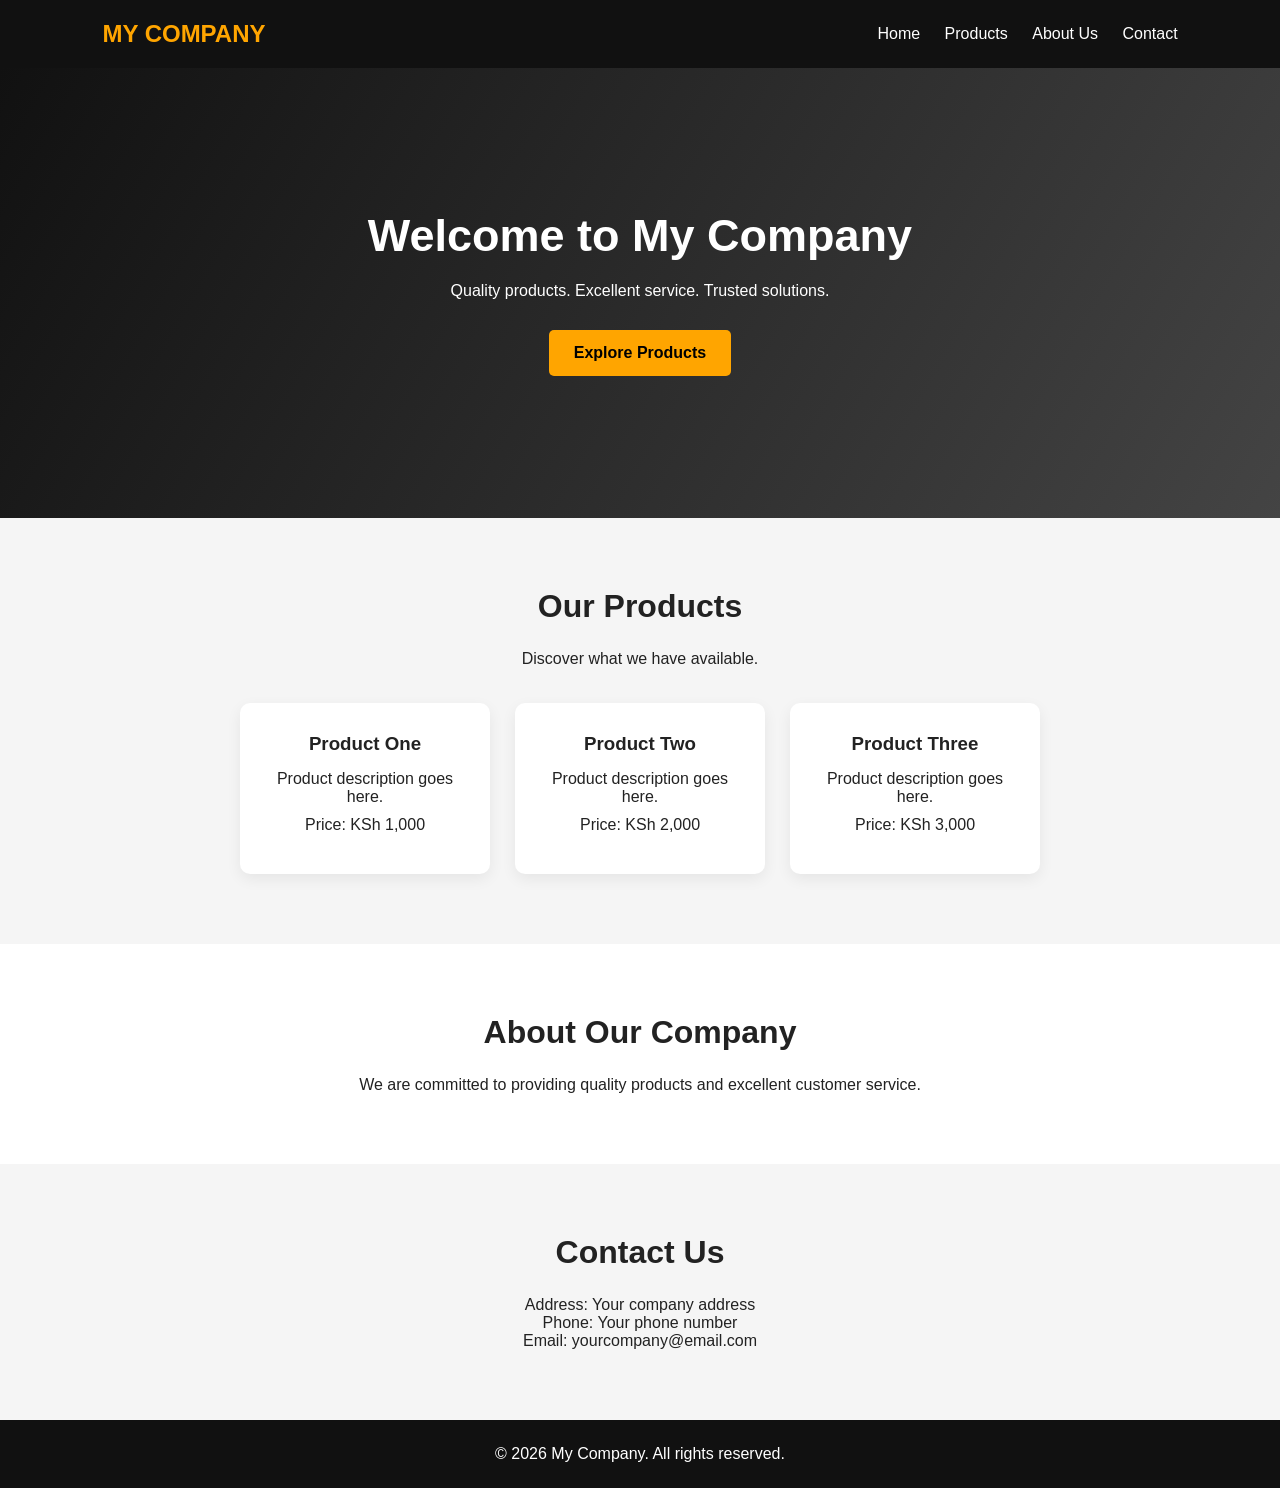
==== index.html @ 7f2a48b9 "Add files via upload" ====
<!DOCTYPE html>
<html lang="en">
<head>
    <meta charset="UTF-8">
    <meta name="viewport" content="width=device-width, initial-scale=1.0">
    <title>My Company</title>
    <link rel="stylesheet" href="style.css">
</head>
<body>

    <header>
        <div class="logo">MY COMPANY</div>

        <nav>
            <a href="#home">Home</a>
            <a href="#products">Products</a>
            <a href="#about">About Us</a>
            <a href="#contact">Contact</a>
        </nav>
    </header>

    <section id="home" class="hero">
        <div class="hero-content">
            <h1>Welcome to My Company</h1>
            <p>Quality products. Excellent service. Trusted solutions.</p>
            <a href="#products" class="btn">Explore Products</a>
        </div>
    </section>

    <section id="products">
        <h2>Our Products</h2>
        <p>Discover what we have available.</p>

        <div class="products">
            <div class="product">
                <h3>Product One</h3>
                <p>Product description goes here.</p>
                <p>Price: KSh 1,000</p>
            </div>

            <div class="product">
                <h3>Product Two</h3>
                <p>Product description goes here.</p>
                <p>Price: KSh 2,000</p>
            </div>

            <div class="product">
                <h3>Product Three</h3>
                <p>Product description goes here.</p>
                <p>Price: KSh 3,000</p>
            </div>
        </div>
    </section>

    <section id="about">
        <h2>About Our Company</h2>
        <p>We are committed to providing quality products
        and excellent customer service.</p>
    </section>

    <section id="contact">
        <h2>Contact Us</h2>
        <p>Address: Your company address</p>
        <p>Phone: Your phone number</p>
        <p>Email: yourcompany@email.com</p>
    </section>

    <footer>
        <p>&copy; 2026 My Company. All rights reserved.</p>
    </footer>

    <script src="script.js"></script>
</body>
</html>
---- style.css ----
* {
    margin: 0;
    padding: 0;
    box-sizing: border-box;
    scroll-behavior: smooth;
}

body {
    font-family: Arial, sans-serif;
    background: #f5f5f5;
    color: #222;
}

header {
    background: #111;
    color: white;
    padding: 20px 8%;
    display: flex;
    justify-content: space-between;
    align-items: center;
}

.logo {
    font-size: 24px;
    font-weight: bold;
    color: orange;
}

nav a {
    color: white;
    text-decoration: none;
    margin-left: 20px;
}

nav a:hover {
    color: orange;
}

.hero {
    min-height: 450px;
    background: linear-gradient(120deg, #111, #444);
    display: flex;
    align-items: center;
    justify-content: center;
    text-align: center;
    color: white;
    padding: 30px;
}

.hero h1 {
    font-size: 45px;
    margin-bottom: 20px;
}

.hero p {
    margin-bottom: 30px;
}

.btn {
    display: inline-block;
    background: orange;
    color: black;
    padding: 14px 25px;
    text-decoration: none;
    border-radius: 5px;
    font-weight: bold;
}

section {
    padding: 70px 8%;
    text-align: center;
}

section h2 {
    margin-bottom: 25px;
    font-size: 32px;
}

.products {
    display: flex;
    justify-content: center;
    flex-wrap: wrap;
    gap: 25px;
    margin-top: 35px;
}

.product {
    background: white;
    padding: 30px;
    width: 250px;
    border-radius: 10px;
    box-shadow: 0 5px 15px #0001;
}

.product h3 {
    margin-bottom: 15px;
}

.product p {
    margin: 10px 0;
}

#about {
    background: white;
}

footer {
    background: #111;
    color: white;
    padding: 25px;
    text-align: center;
}

@media (max-width: 650px) {
    header {
        flex-direction: column;
        gap: 20px;
    }

    nav a {
        margin: 5px;
    }

    .hero h1 {
        font-size: 32px;
    }
}
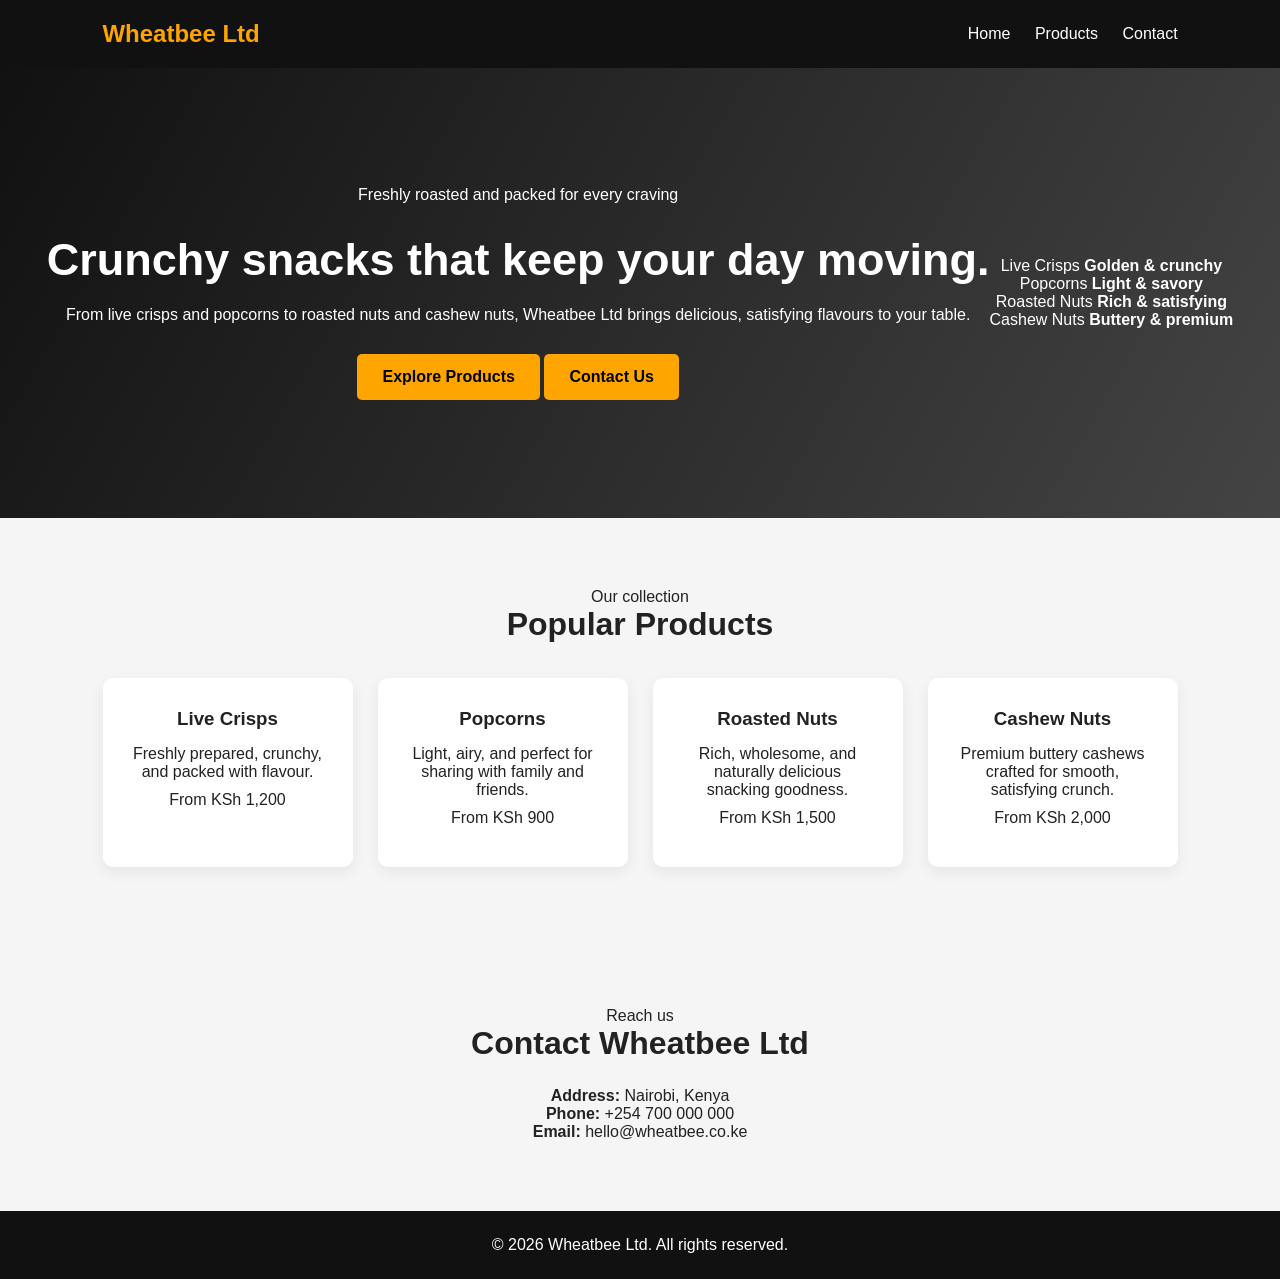
==== commit cfb08bf9: "Update the homepage branding and product layout for Wheatbee Ltd with a snack-focused landing page a" ====
--- a/index.html
+++ b/index.html
@@ -1,75 +1,106 @@
-
-<!DOCTYPE html>
-<html lang="en">
-<head>
-    <meta charset="UTF-8">
-    <meta name="viewport" content="width=device-width, initial-scale=1.0">
-    <title>My Company</title>
-    <link rel="stylesheet" href="style.css">
-</head>
-<body>
-
-    <header>
-        <div class="logo">MY COMPANY</div>
-
-        <nav>
-            <a href="#home">Home</a>
-            <a href="#products">Products</a>
-            <a href="#about">About Us</a>
-            <a href="#contact">Contact</a>
-        </nav>
-    </header>
-
-    <section id="home" class="hero">
-        <div class="hero-content">
-            <h1>Welcome to My Company</h1>
-            <p>Quality products. Excellent service. Trusted solutions.</p>
-            <a href="#products" class="btn">Explore Products</a>
-        </div>
-    </section>
-
-    <section id="products">
-        <h2>Our Products</h2>
-        <p>Discover what we have available.</p>
-
-        <div class="products">
-            <div class="product">
-                <h3>Product One</h3>
-                <p>Product description goes here.</p>
-                <p>Price: KSh 1,000</p>
-            </div>
-
-            <div class="product">
-                <h3>Product Two</h3>
-                <p>Product description goes here.</p>
-                <p>Price: KSh 2,000</p>
-            </div>
-
-            <div class="product">
-                <h3>Product Three</h3>
-                <p>Product description goes here.</p>
-                <p>Price: KSh 3,000</p>
-            </div>
-        </div>
-    </section>
-
-    <section id="about">
-        <h2>About Our Company</h2>
-        <p>We are committed to providing quality products
-        and excellent customer service.</p>
-    </section>
-
-    <section id="contact">
-        <h2>Contact Us</h2>
-        <p>Address: Your company address</p>
-        <p>Phone: Your phone number</p>
-        <p>Email: yourcompany@email.com</p>
-    </section>
-
-    <footer>
-        <p>&copy; 2026 My Company. All rights reserved.</p>
-    </footer>
-
-    <script src="script.js"></script>
-</body>
-</html>
+<!DOCTYPE html>
+<html lang="en">
+<head>
+    <meta charset="UTF-8">
+    <meta name="viewport" content="width=device-width, initial-scale=1.0">
+    <title>Wheatbee Ltd | Premium Snacks</title>
+    <link rel="stylesheet" href="style.css">
+</head>
+<body>
+
+    <header>
+        <div class="logo">Wheatbee Ltd</div>
+
+        <nav>
+            <a href="#home">Home</a>
+            <a href="#products">Products</a>
+            <a href="#contact">Contact</a>
+        </nav>
+    </header>
+
+    <main>
+        <section id="home" class="hero">
+            <div class="hero-copy">
+                <p class="tag">Freshly roasted and packed for every craving</p>
+                <h1>Crunchy snacks that keep your day moving.</h1>
+                <p>From live crisps and popcorns to roasted nuts and cashew nuts, Wheatbee Ltd brings delicious, satisfying flavours to your table.</p>
+                <div class="hero-actions">
+                    <a href="#products" class="btn">Explore Products</a>
+                    <a href="#contact" class="btn secondary">Contact Us</a>
+                </div>
+            </div>
+
+            <div class="hero-grid">
+                <div class="snack-card card-one">
+                    <span>Live Crisps</span>
+                    <strong>Golden & crunchy</strong>
+                </div>
+                <div class="snack-card card-two">
+                    <span>Popcorns</span>
+                    <strong>Light & savory</strong>
+                </div>
+                <div class="snack-card card-three">
+                    <span>Roasted Nuts</span>
+                    <strong>Rich & satisfying</strong>
+                </div>
+                <div class="snack-card card-four">
+                    <span>Cashew Nuts</span>
+                    <strong>Buttery & premium</strong>
+                </div>
+            </div>
+        </section>
+
+        <section id="products" class="products-section">
+            <div class="section-heading">
+                <p class="tag">Our collection</p>
+                <h2>Popular Products</h2>
+            </div>
+
+            <div class="products">
+                <article class="product">
+                    <h3>Live Crisps</h3>
+                    <p>Freshly prepared, crunchy, and packed with flavour.</p>
+                    <p class="price">From KSh 1,200</p>
+                </article>
+
+                <article class="product">
+                    <h3>Popcorns</h3>
+                    <p>Light, airy, and perfect for sharing with family and friends.</p>
+                    <p class="price">From KSh 900</p>
+                </article>
+
+                <article class="product">
+                    <h3>Roasted Nuts</h3>
+                    <p>Rich, wholesome, and naturally delicious snacking goodness.</p>
+                    <p class="price">From KSh 1,500</p>
+                </article>
+
+                <article class="product">
+                    <h3>Cashew Nuts</h3>
+                    <p>Premium buttery cashews crafted for smooth, satisfying crunch.</p>
+                    <p class="price">From KSh 2,000</p>
+                </article>
+            </div>
+        </section>
+
+        <section id="contact" class="contact-section">
+            <div class="section-heading">
+                <p class="tag">Reach us</p>
+                <h2>Contact Wheatbee Ltd</h2>
+            </div>
+
+            <div class="contact-box">
+                <p><strong>Address:</strong> Nairobi, Kenya</p>
+                <p><strong>Phone:</strong> +254 700 000 000</p>
+                <p><strong>Email:</strong> hello@wheatbee.co.ke</p>
+            </div>
+        </section>
+    </main>
+
+    <footer>
+        <p>&copy; 2026 Wheatbee Ltd. All rights reserved.</p>
+    </footer>
+
+    <script src="style.js"></script>
+</body>
+</html>
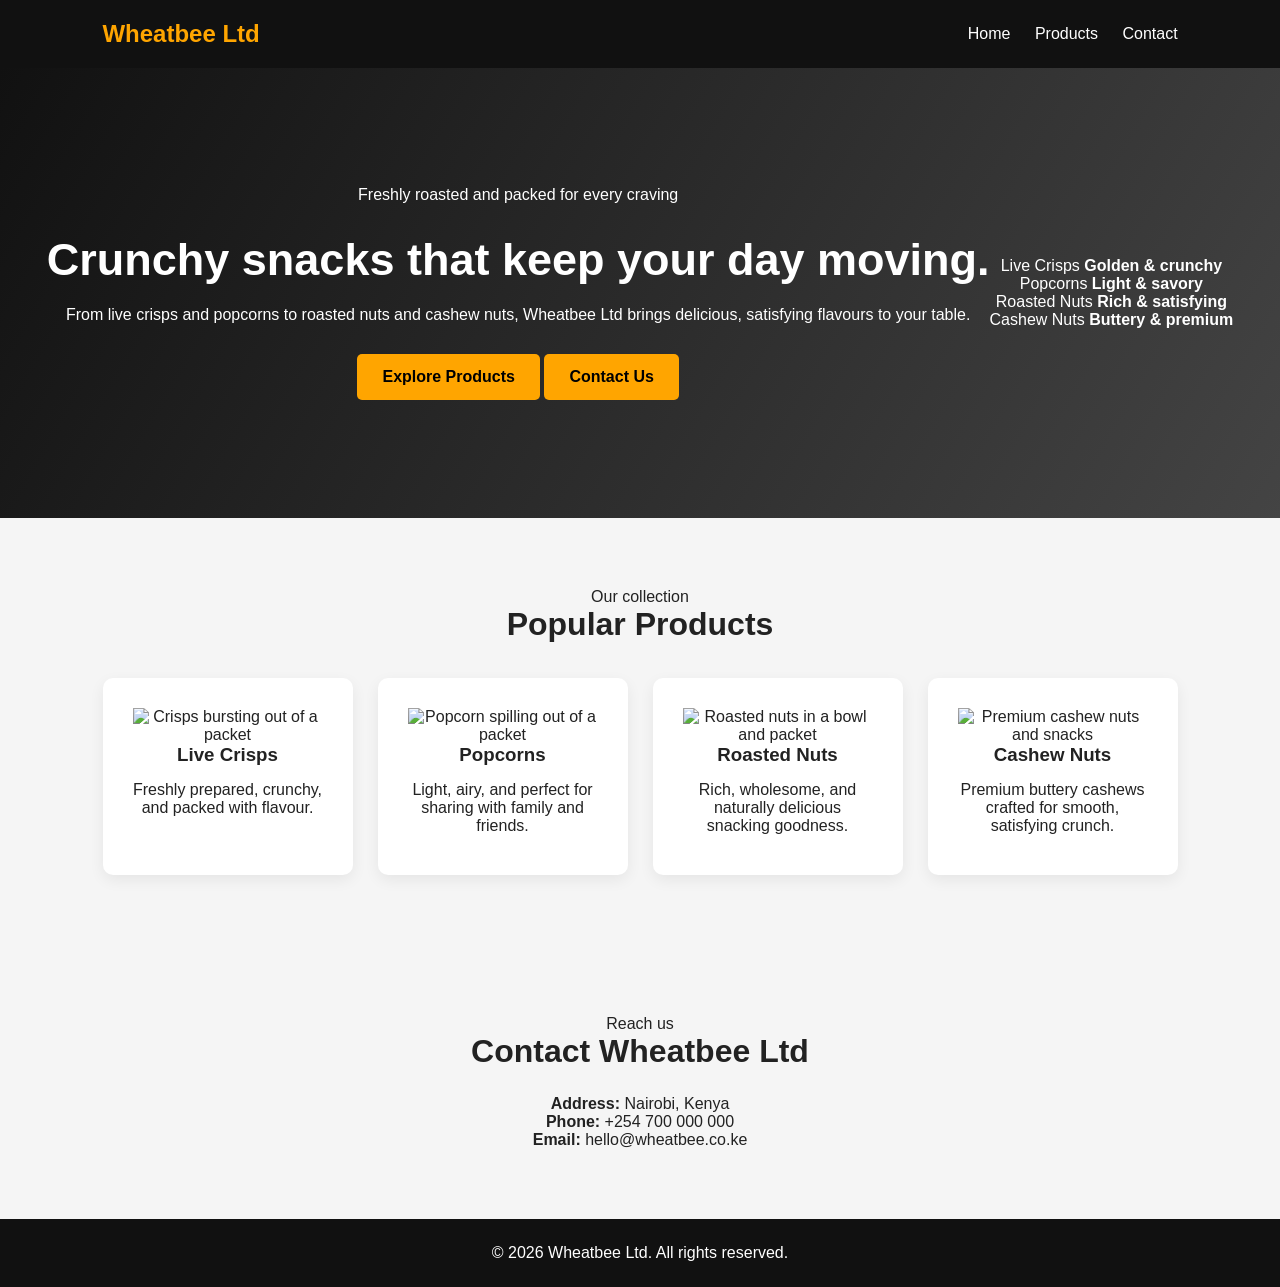
==== commit 488f9b86: "Remove pricing and replace snack cards with real product imagery for crisps and popcorn" ====
--- a/index.html
+++ b/index.html
@@ -58,27 +58,35 @@
 
             <div class="products">
                 <article class="product">
+                    <div class="product-visual">
+                        <img src="https://images.unsplash.com/photo-1604908553252-8c4b1a1d2e39?auto=format&fit=crop&w=900&q=80" alt="Crisps bursting out of a packet">
+                    </div>
                     <h3>Live Crisps</h3>
                     <p>Freshly prepared, crunchy, and packed with flavour.</p>
-                    <p class="price">From KSh 1,200</p>
                 </article>
 
                 <article class="product">
+                    <div class="product-visual">
+                        <img src="https://images.unsplash.com/photo-1514996937319-344454492b37?auto=format&fit=crop&w=900&q=80" alt="Popcorn spilling out of a packet">
+                    </div>
                     <h3>Popcorns</h3>
                     <p>Light, airy, and perfect for sharing with family and friends.</p>
-                    <p class="price">From KSh 900</p>
                 </article>
 
                 <article class="product">
+                    <div class="product-visual">
+                        <img src="https://images.unsplash.com/photo-1509440159596-0249088772ff?auto=format&fit=crop&w=900&q=80" alt="Roasted nuts in a bowl and packet">
+                    </div>
                     <h3>Roasted Nuts</h3>
                     <p>Rich, wholesome, and naturally delicious snacking goodness.</p>
-                    <p class="price">From KSh 1,500</p>
                 </article>
 
                 <article class="product">
+                    <div class="product-visual">
+                        <img src="https://images.unsplash.com/photo-1504674900247-0877df9cc836?auto=format&fit=crop&w=900&q=80" alt="Premium cashew nuts and snacks">
+                    </div>
                     <h3>Cashew Nuts</h3>
                     <p>Premium buttery cashews crafted for smooth, satisfying crunch.</p>
-                    <p class="price">From KSh 2,000</p>
                 </article>
             </div>
         </section>
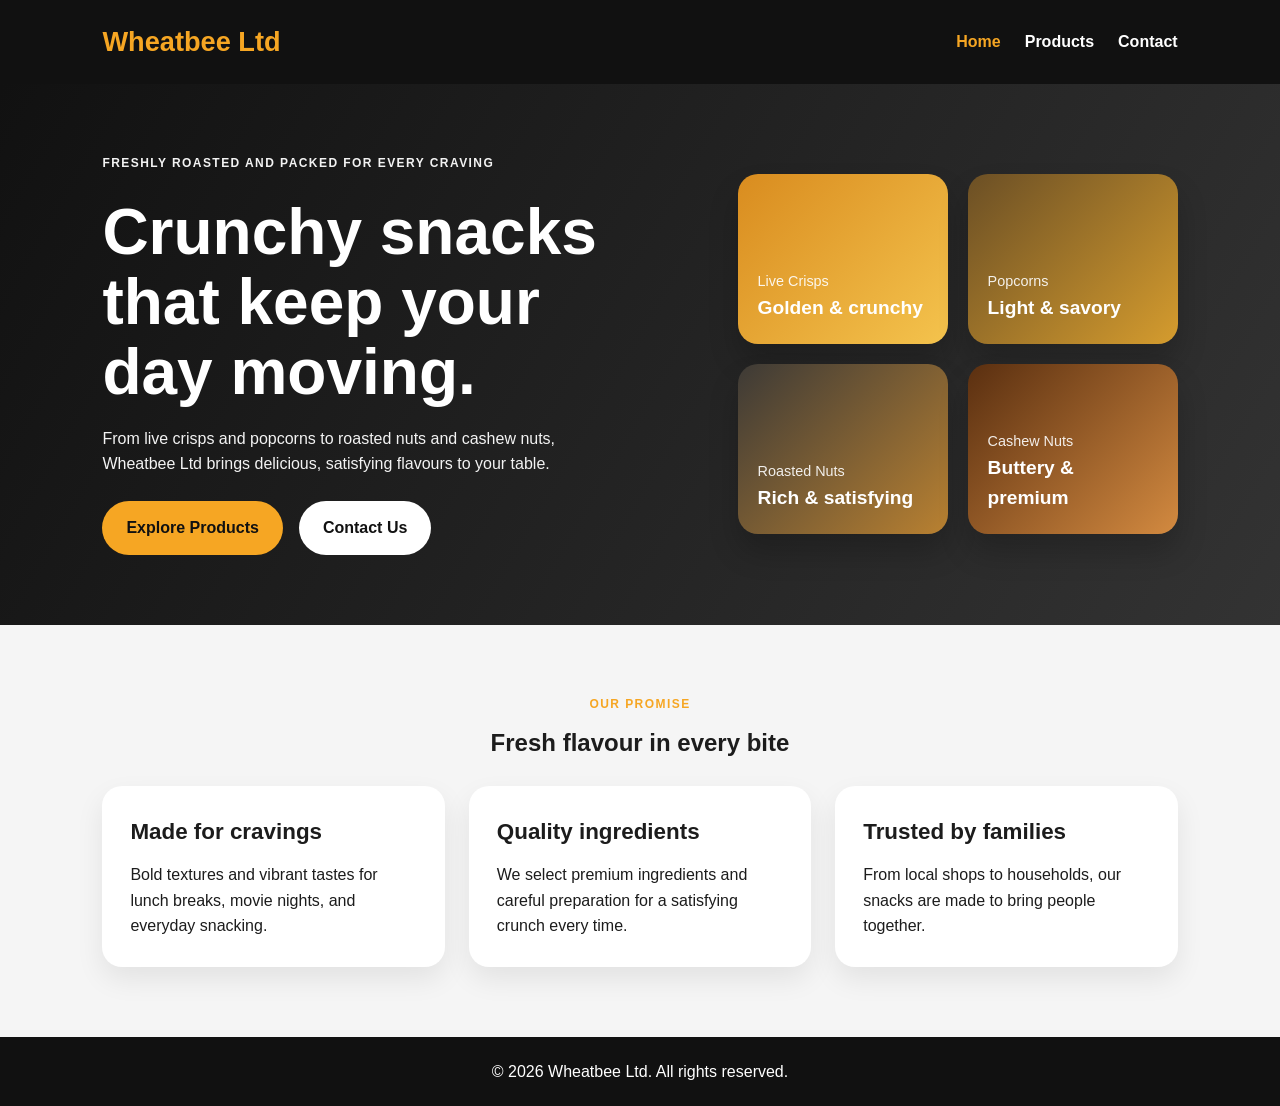
==== commit e5f994f8: "Split the site into separate Home, Products, and Contact pages with consistent styling and product i" ====
--- a/index.html
+++ b/index.html
@@ -3,104 +3,70 @@
 <head>
     <meta charset="UTF-8">
     <meta name="viewport" content="width=device-width, initial-scale=1.0">
-    <title>Wheatbee Ltd | Premium Snacks</title>
+    <title>Wheatbee Ltd | Home</title>
     <link rel="stylesheet" href="style.css">
 </head>
 <body>
-
-    <header>
-        <div class="logo">Wheatbee Ltd</div>
-
-        <nav>
-            <a href="#home">Home</a>
-            <a href="#products">Products</a>
-            <a href="#contact">Contact</a>
+    <header class="topbar">
+        <div class="brand">Wheatbee Ltd</div>
+        <nav class="main-nav">
+            <a href="index.html" class="active">Home</a>
+            <a href="products.html">Products</a>
+            <a href="contact.html">Contact</a>
         </nav>
     </header>
 
     <main>
-        <section id="home" class="hero">
+        <section class="hero home-hero">
             <div class="hero-copy">
-                <p class="tag">Freshly roasted and packed for every craving</p>
+                <p class="eyebrow">Freshly roasted and packed for every craving</p>
                 <h1>Crunchy snacks that keep your day moving.</h1>
                 <p>From live crisps and popcorns to roasted nuts and cashew nuts, Wheatbee Ltd brings delicious, satisfying flavours to your table.</p>
                 <div class="hero-actions">
-                    <a href="#products" class="btn">Explore Products</a>
-                    <a href="#contact" class="btn secondary">Contact Us</a>
+                    <a href="products.html" class="btn">Explore Products</a>
+                    <a href="contact.html" class="btn btn-light">Contact Us</a>
                 </div>
             </div>
 
-            <div class="hero-grid">
-                <div class="snack-card card-one">
+            <div class="hero-gallery">
+                <div class="gallery-card card-one">
                     <span>Live Crisps</span>
                     <strong>Golden & crunchy</strong>
                 </div>
-                <div class="snack-card card-two">
+                <div class="gallery-card card-two">
                     <span>Popcorns</span>
                     <strong>Light & savory</strong>
                 </div>
-                <div class="snack-card card-three">
+                <div class="gallery-card card-three">
                     <span>Roasted Nuts</span>
                     <strong>Rich & satisfying</strong>
                 </div>
-                <div class="snack-card card-four">
+                <div class="gallery-card card-four">
                     <span>Cashew Nuts</span>
                     <strong>Buttery & premium</strong>
                 </div>
             </div>
         </section>
 
-        <section id="products" class="products-section">
+        <section class="feature-section">
             <div class="section-heading">
-                <p class="tag">Our collection</p>
-                <h2>Popular Products</h2>
+                <p class="eyebrow">Our promise</p>
+                <h2>Fresh flavour in every bite</h2>
             </div>
 
-            <div class="products">
-                <article class="product">
-                    <div class="product-visual">
-                        <img src="https://images.unsplash.com/photo-1604908553252-8c4b1a1d2e39?auto=format&fit=crop&w=900&q=80" alt="Crisps bursting out of a packet">
-                    </div>
-                    <h3>Live Crisps</h3>
-                    <p>Freshly prepared, crunchy, and packed with flavour.</p>
+            <div class="feature-grid">
+                <article class="feature-card">
+                    <h3>Made for cravings</h3>
+                    <p>Bold textures and vibrant tastes for lunch breaks, movie nights, and everyday snacking.</p>
                 </article>
-
-                <article class="product">
-                    <div class="product-visual">
-                        <img src="https://images.unsplash.com/photo-1514996937319-344454492b37?auto=format&fit=crop&w=900&q=80" alt="Popcorn spilling out of a packet">
-                    </div>
-                    <h3>Popcorns</h3>
-                    <p>Light, airy, and perfect for sharing with family and friends.</p>
+                <article class="feature-card">
+                    <h3>Quality ingredients</h3>
+                    <p>We select premium ingredients and careful preparation for a satisfying crunch every time.</p>
                 </article>
-
-                <article class="product">
-                    <div class="product-visual">
-                        <img src="https://images.unsplash.com/photo-1509440159596-0249088772ff?auto=format&fit=crop&w=900&q=80" alt="Roasted nuts in a bowl and packet">
-                    </div>
-                    <h3>Roasted Nuts</h3>
-                    <p>Rich, wholesome, and naturally delicious snacking goodness.</p>
+                <article class="feature-card">
+                    <h3>Trusted by families</h3>
+                    <p>From local shops to households, our snacks are made to bring people together.</p>
                 </article>
-
-                <article class="product">
-                    <div class="product-visual">
-                        <img src="https://images.unsplash.com/photo-1504674900247-0877df9cc836?auto=format&fit=crop&w=900&q=80" alt="Premium cashew nuts and snacks">
-                    </div>
-                    <h3>Cashew Nuts</h3>
-                    <p>Premium buttery cashews crafted for smooth, satisfying crunch.</p>
-                </article>
-            </div>
-        </section>
-
-        <section id="contact" class="contact-section">
-            <div class="section-heading">
-                <p class="tag">Reach us</p>
-                <h2>Contact Wheatbee Ltd</h2>
-            </div>
-
-            <div class="contact-box">
-                <p><strong>Address:</strong> Nairobi, Kenya</p>
-                <p><strong>Phone:</strong> +254 700 000 000</p>
-                <p><strong>Email:</strong> hello@wheatbee.co.ke</p>
             </div>
         </section>
     </main>
@@ -108,7 +74,5 @@
     <footer>
         <p>&copy; 2026 Wheatbee Ltd. All rights reserved.</p>
     </footer>
-
-    <script src="style.js"></script>
 </body>
 </html>
--- a/style.css
+++ b/style.css
@@ -1,128 +1,334 @@
-
-* {
-    margin: 0;
-    padding: 0;
-    box-sizing: border-box;
-    scroll-behavior: smooth;
-}
-
-body {
-    font-family: Arial, sans-serif;
-    background: #f5f5f5;
-    color: #222;
-}
-
-header {
-    background: #111;
-    color: white;
-    padding: 20px 8%;
-    display: flex;
-    justify-content: space-between;
-    align-items: center;
-}
-
-.logo {
-    font-size: 24px;
-    font-weight: bold;
-    color: orange;
-}
-
-nav a {
-    color: white;
-    text-decoration: none;
-    margin-left: 20px;
-}
-
-nav a:hover {
-    color: orange;
-}
-
-.hero {
-    min-height: 450px;
-    background: linear-gradient(120deg, #111, #444);
-    display: flex;
-    align-items: center;
-    justify-content: center;
-    text-align: center;
-    color: white;
-    padding: 30px;
-}
-
-.hero h1 {
-    font-size: 45px;
-    margin-bottom: 20px;
-}
-
-.hero p {
-    margin-bottom: 30px;
-}
-
-.btn {
-    display: inline-block;
-    background: orange;
-    color: black;
-    padding: 14px 25px;
-    text-decoration: none;
-    border-radius: 5px;
-    font-weight: bold;
-}
-
-section {
-    padding: 70px 8%;
-    text-align: center;
-}
-
-section h2 {
-    margin-bottom: 25px;
-    font-size: 32px;
-}
-
-.products {
-    display: flex;
-    justify-content: center;
-    flex-wrap: wrap;
-    gap: 25px;
-    margin-top: 35px;
-}
-
-.product {
-    background: white;
-    padding: 30px;
-    width: 250px;
-    border-radius: 10px;
-    box-shadow: 0 5px 15px #0001;
-}
-
-.product h3 {
-    margin-bottom: 15px;
-}
-
-.product p {
-    margin: 10px 0;
-}
-
-#about {
-    background: white;
-}
-
-footer {
-    background: #111;
-    color: white;
-    padding: 25px;
-    text-align: center;
-}
-
-@media (max-width: 650px) {
-    header {
-        flex-direction: column;
-        gap: 20px;
-    }
-
-    nav a {
-        margin: 5px;
-    }
-
-    .hero h1 {
-        font-size: 32px;
-    }
-}
+* {
+    margin: 0;
+    padding: 0;
+    box-sizing: border-box;
+}
+
+html {
+    scroll-behavior: smooth;
+}
+
+body {
+    font-family: Arial, sans-serif;
+    background: #f5f5f5;
+    color: #1c1c1c;
+    line-height: 1.6;
+}
+
+a {
+    text-decoration: none;
+    color: inherit;
+}
+
+img {
+    width: 100%;
+    display: block;
+}
+
+header.topbar {
+    background: #111;
+    color: white;
+    display: flex;
+    justify-content: space-between;
+    align-items: center;
+    padding: 20px 8%;
+    position: sticky;
+    top: 0;
+    z-index: 10;
+}
+
+.brand {
+    font-size: 1.7rem;
+    font-weight: 700;
+    color: #f6a623;
+}
+
+.main-nav {
+    display: flex;
+    align-items: center;
+    gap: 24px;
+    font-weight: 600;
+}
+
+.main-nav a {
+    color: #fff;
+    transition: color 0.2s ease;
+}
+
+.main-nav a:hover,
+.main-nav a.active {
+    color: #f6a623;
+}
+
+.hero,
+.page-intro,
+.feature-section,
+.products-page,
+.contact-page {
+    padding: 70px 8%;
+}
+
+.hero {
+    min-height: 500px;
+    background: linear-gradient(120deg, #111, #333);
+    color: #fff;
+    display: flex;
+    align-items: center;
+    justify-content: space-between;
+    gap: 30px;
+}
+
+.hero-copy {
+    max-width: 520px;
+}
+
+.eyebrow {
+    text-transform: uppercase;
+    letter-spacing: 0.12em;
+    font-size: 0.75rem;
+    color: #f6a623;
+    font-weight: 700;
+    margin-bottom: 16px;
+}
+
+.hero h1,
+.page-intro h1,
+.section-heading h2 {
+    margin-bottom: 18px;
+    line-height: 1.1;
+}
+
+.hero h1 {
+    font-size: clamp(2.5rem, 5vw, 4rem);
+}
+
+.hero-copy p {
+    margin-bottom: 24px;
+    color: #f3f3f3;
+}
+
+.hero-actions {
+    display: flex;
+    gap: 16px;
+    flex-wrap: wrap;
+}
+
+.btn {
+    display: inline-block;
+    background: #f6a623;
+    color: #111;
+    font-weight: 700;
+    padding: 14px 24px;
+    border-radius: 999px;
+    transition: transform 0.2s ease, opacity 0.2s ease;
+}
+
+.btn:hover {
+    transform: translateY(-2px);
+}
+
+.btn-light {
+    background: #fff;
+    color: #111;
+}
+
+.hero-gallery {
+    display: grid;
+    grid-template-columns: repeat(2, minmax(180px, 1fr));
+    gap: 20px;
+    width: min(100%, 440px);
+}
+
+.gallery-card {
+    min-height: 170px;
+    border-radius: 20px;
+    padding: 20px;
+    display: flex;
+    flex-direction: column;
+    justify-content: flex-end;
+    color: #fff;
+    box-shadow: 0 18px 30px rgba(0,0,0,0.2);
+}
+
+.gallery-card span {
+    font-size: 0.9rem;
+    opacity: 0.9;
+}
+
+.gallery-card strong {
+    font-size: 1.2rem;
+}
+
+.card-one { background: linear-gradient(135deg, #d98c1f, #f4c34d); }
+.card-two { background: linear-gradient(135deg, #6b4f25, #d59c2e); }
+.card-three { background: linear-gradient(135deg, #3d3a36, #b98131); }
+.card-four { background: linear-gradient(135deg, #5a2f10, #d38a40); }
+
+.section-heading {
+    text-align: center;
+    margin-bottom: 30px;
+}
+
+.feature-grid {
+    display: grid;
+    grid-template-columns: repeat(3, minmax(220px, 1fr));
+    gap: 24px;
+}
+
+.feature-card,
+.product-card,
+.contact-card,
+.contact-form {
+    background: #fff;
+    border-radius: 20px;
+    padding: 28px;
+    box-shadow: 0 12px 28px rgba(0,0,0,0.08);
+}
+
+.feature-card h3 {
+    margin-bottom: 12px;
+    font-size: 1.4rem;
+}
+
+.page-intro {
+    text-align: center;
+    padding-bottom: 20px;
+}
+
+.page-intro h1 {
+    font-size: clamp(2.2rem, 4vw, 3.4rem);
+}
+
+.products-page {
+    display: grid;
+    grid-template-columns: repeat(2, minmax(280px, 1fr));
+    gap: 28px;
+}
+
+.product-card {
+    overflow: hidden;
+}
+
+.product-card.large {
+    grid-column: span 2;
+}
+
+.product-card.small {
+    min-height: 100%;
+}
+
+.product-visual {
+    overflow: hidden;
+    height: 260px;
+}
+
+.product-visual img {
+    height: 100%;
+    object-fit: cover;
+    transition: transform 0.35s ease;
+}
+
+.product-card:hover .product-visual img {
+    transform: scale(1.04);
+}
+
+.product-copy {
+    padding: 22px 20px 24px;
+}
+
+.product-copy h2,
+.product-copy h3 {
+    margin-bottom: 10px;
+}
+
+.contact-page {
+    display: grid;
+    grid-template-columns: 1fr 1.2fr;
+    gap: 28px;
+    align-items: start;
+}
+
+.contact-card p {
+    margin-bottom: 12px;
+}
+
+.contact-form {
+    display: flex;
+    flex-direction: column;
+    gap: 18px;
+}
+
+.contact-form label {
+    display: flex;
+    flex-direction: column;
+    gap: 8px;
+    font-weight: 600;
+    color: #333;
+}
+
+.contact-form input,
+.contact-form textarea {
+    width: 100%;
+    border: 1px solid #ddd;
+    border-radius: 12px;
+    padding: 14px 16px;
+    font: inherit;
+    background: #fafafa;
+}
+
+.contact-form textarea {
+    min-height: 140px;
+    resize: vertical;
+}
+
+footer {
+    background: #111;
+    color: #fff;
+    text-align: center;
+    padding: 22px 20px;
+}
+
+@media (max-width: 760px) {
+    .hero,
+    .contact-page,
+    .products-page,
+    .feature-grid {
+        grid-template-columns: 1fr;
+        display: grid;
+    }
+
+    .hero {
+        display: flex;
+        flex-direction: column;
+        text-align: center;
+    }
+
+    .hero-actions {
+        justify-content: center;
+    }
+
+    .main-nav {
+        gap: 12px;
+        font-size: 0.9rem;
+    }
+
+    .brand {
+        font-size: 1.3rem;
+    }
+}
+
+@media (max-width: 560px) {
+    header.topbar {
+        flex-direction: column;
+        gap: 16px;
+    }
+
+    .hero,
+    .page-intro,
+    .feature-section,
+    .products-page,
+    .contact-page {
+        padding-left: 20px;
+        padding-right: 20px;
+    }
+}
